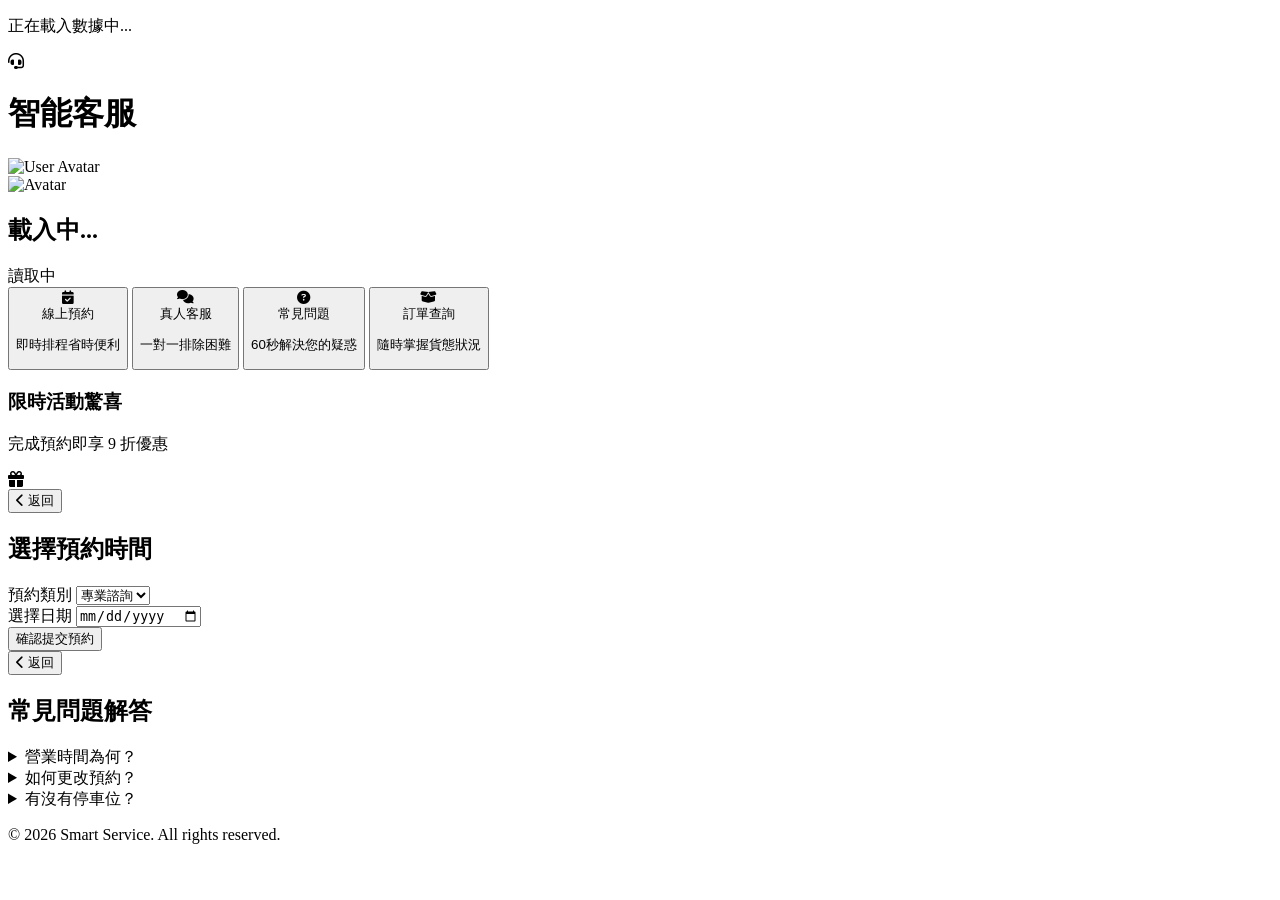
==== index.html @ a1e3e6b8 "Add files via upload" ====
<!DOCTYPE html>
<html lang="zh-Hant">

<head>
    <meta charset="UTF-8">
    <meta name="viewport" content="width=device-width, initial-scale=1.0">
    <title>LINE 分流客服系統 | 智能客戶中心</title>
    <meta name="description" content="全方位智能 LINE 客服分流管理系統，提供預約、諮詢、標籤與追蹤流程。">
    <!-- Google Fonts -->
    <link rel="preconnect" href="https://fonts.googleapis.com">
    <link rel="preconnect" href="https://fonts.gstatic.com" crossorigin>
    <link
        href="https://fonts.googleapis.com/css2?family=Inter:wght@300;400;600;700&family=Noto+Sans+TC:wght@300;400;700&display=swap"
        rel="stylesheet">
    <!-- FontAwesome -->
    <link rel="stylesheet" href="https://cdnjs.cloudflare.com/ajax/libs/font-awesome/6.4.0/css/all.min.css">
    <!-- Custom CSS (GAS Include) -->
    <?!= include('style'); ?>
</head>

<body>
    <div id="app" class="app-container">
        <!-- Loading Overlay -->
        <div id="loading" class="overlay active">
            <div class="loader"></div>
            <p>正在載入數據中...</p>
        </div>

        <!-- Navigation Bar (Mobile Style) -->
        <header class="app-header">
            <div class="header-content">
                <i class="fa-solid fa-headset brand-icon"></i>
                <h1 class="brand-name">智能客服</h1>
                <div id="user-profile" class="user-avatar-small hidden">
                    <img id="user-img-header" src="" alt="User Avatar">
                </div>
            </div>
        </header>

        <main class="app-content">
            <!-- Screen: Profile & Entry (主畫面) -->
            <section id="screen-home" class="screen active">
                <div class="hero-card">
                    <div class="user-info">
                        <img id="user-img" src="https://via.placeholder.com/100" alt="Avatar" class="user-avatar-large">
                        <div class="user-text">
                            <h2 id="user-name">載入中...</h2>
                            <div id="user-tags" class="tag-container">
                                <!-- Tags will be injected here -->
                                <span class="tag-badge empty">讀取中</span>
                            </div>
                        </div>
                    </div>
                </div>

                <div class="menu-grid">
                    <button class="menu-item" onclick="navigateTo('screen-booking')">
                        <div class="menu-icon bg-gradient-blue">
                            <i class="fa-solid fa-calendar-check"></i>
                        </div>
                        <span class="menu-label">線上預約</span>
                        <p class="menu-desc">即時排程省時便利</p>
                    </button>
                    <button class="menu-item" onclick="navigateTo('screen-support')">
                        <div class="menu-icon bg-gradient-indigo">
                            <i class="fa-solid fa-comments"></i>
                        </div>
                        <span class="menu-label">真人客服</span>
                        <p class="menu-desc">一對一排除困難</p>
                    </button>
                    <button class="menu-item" onclick="navigateTo('screen-faq')">
                        <div class="menu-icon bg-gradient-purple">
                            <i class="fa-solid fa-circle-question"></i>
                        </div>
                        <span class="menu-label">常見問題</span>
                        <p class="menu-desc">60秒解決您的疑惑</p>
                    </button>
                    <button class="menu-item" onclick="navigateTo('screen-orders')">
                        <div class="menu-icon bg-gradient-teal">
                            <i class="fa-solid fa-box-open"></i>
                        </div>
                        <span class="menu-label">訂單查詢</span>
                        <p class="menu-desc">隨時掌握貨態狀況</p>
                    </button>
                </div>

                <div class="promo-banner">
                    <div class="banner-text">
                        <h3>限時活動驚喜</h3>
                        <p>完成預約即享 9 折優惠</p>
                    </div>
                    <i class="fa-solid fa-gift banner-icon"></i>
                </div>
            </section>

            <!-- Screen: Booking (預約流程) -->
            <section id="screen-booking" class="screen hidden">
                <div class="section-header">
                    <button class="btn-back" onclick="navigateTo('screen-home')"><i
                            class="fa-solid fa-chevron-left"></i> 返回</button>
                    <h2>選擇預約時間</h2>
                </div>
                <div class="form-container">
                    <div class="input-group">
                        <label for="booking-service">預約類別</label>
                        <select id="booking-service" class="custom-select">
                            <option value="consult">專業諮詢</option>
                            <option value="repair">售後維護</option>
                            <option value="design">專屬設計</option>
                        </select>
                    </div>
                    <div class="input-group">
                        <label for="booking-date">選擇日期</label>
                        <input type="date" id="booking-date" class="custom-input">
                    </div>
                    <button class="btn-primary ripple" onclick="submitBooking()">確認提交預約</button>
                </div>
            </section>

            <!-- Screen: FAQ (常見問題) -->
            <section id="screen-faq" class="screen hidden">
                <div class="section-header">
                    <button class="btn-back" onclick="navigateTo('screen-home')"><i
                            class="fa-solid fa-chevron-left"></i> 返回</button>
                    <h2>常見問題解答</h2>
                </div>
                <div class="faq-list">
                    <details class="faq-item">
                        <summary>營業時間為何？</summary>
                        <div class="faq-content">我們的營業時間為週一至週五 09:00 - 18:00。</div>
                    </details>
                    <details class="faq-item">
                        <summary>如何更改預約？</summary>
                        <div class="faq-content">請在預約時間 24 小時前，透過真人客服聯繫我們進行變更。</div>
                    </details>
                    <details class="faq-item">
                        <summary>有沒有停車位？</summary>
                        <div class="faq-content">門市正後方提供客戶專屬免費停車位。</div>
                    </details>
                </div>
            </section>
        </main>

        <footer class="app-footer">
            <p>&copy; 2026 Smart Service. All rights reserved.</p>
        </footer>
    </div>

    <!-- LIFF SDK & Custom JS (GAS Include) -->
    <script charset="utf-8" src="https://static.line-scdn.net/liff/edge/2/sdk.js"></script>
    <?!= include('javascript'); ?>
</body>

</html>
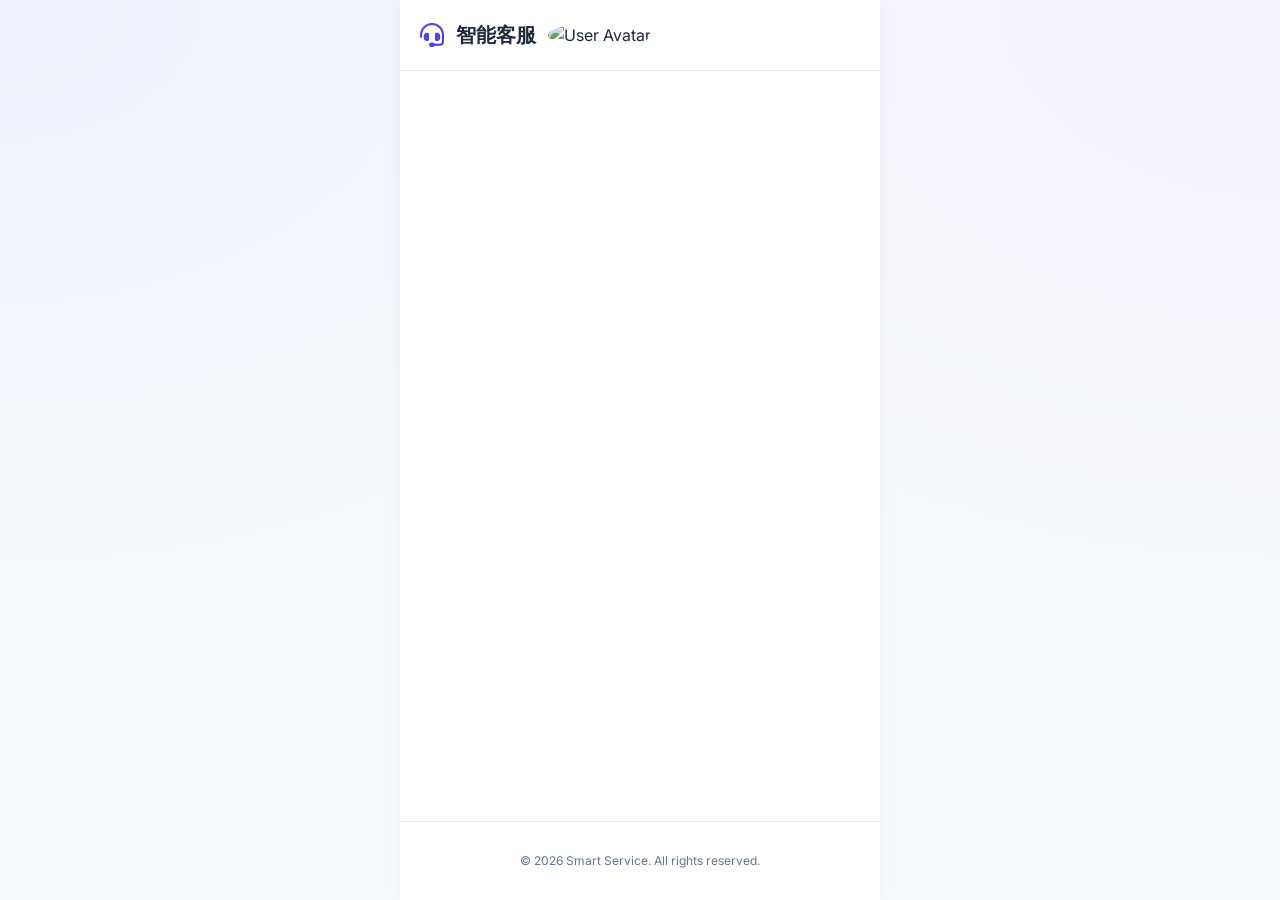
==== commit a16652f9: "Add files via upload" ====
--- a/index.html
+++ b/index.html
@@ -15,7 +15,10 @@
     <!-- FontAwesome -->
     <link rel="stylesheet" href="https://cdnjs.cloudflare.com/ajax/libs/font-awesome/6.4.0/css/all.min.css">
     <!-- Custom CSS (GAS Include) -->
-    <?!= include('style'); ?>
+    <!-- Standard CSS Link (Works on GitHub Pages) -->
+    <link rel="stylesheet" href="style.css">
+    <!-- GAS Fallback (Only works if served via GAS) -->
+    <!-- <?!= include('style'); ?> -->
 </head>
 
 <body>
@@ -39,7 +42,7 @@
 
         <main class="app-content">
             <!-- Screen: Profile & Entry (主畫面) -->
-            <section id="screen-home" class="screen active">
+            <section id="screen-home" class="screen hidden">
                 <div class="hero-card">
                     <div class="user-info">
                         <img id="user-img" src="https://via.placeholder.com/100" alt="Avatar" class="user-avatar-large">
@@ -148,7 +151,10 @@
 
     <!-- LIFF SDK & Custom JS (GAS Include) -->
     <script charset="utf-8" src="https://static.line-scdn.net/liff/edge/2/sdk.js"></script>
-    <?!= include('javascript'); ?>
+    <!-- Standard JS Load (Works on GitHub Pages) -->
+    <script src="script.js"></script>
+    <!-- GAS Fallback (Only works if served via GAS) -->
+    <!-- <?!= include('javascript'); ?> -->
 </body>
 
 </html>
--- a/style.css
+++ b/style.css
@@ -0,0 +1,402 @@
+/* Global Styles */
+:root {
+    --primary: #4F46E5;
+    --primary-light: #6366F1;
+    --secondary: #64748B;
+    --background: #F8FAFC;
+    --card-bg: rgba(255, 255, 255, 0.8);
+    --text-dark: #1E293B;
+    --text-light: #64748B;
+    --border: rgba(226, 232, 240, 0.8);
+    --shadow: 0 4px 6px -1px rgba(0, 0, 0, 0.1), 0 2px 4px -2px rgba(0, 0, 0, 0.1);
+    --gradient-blue: linear-gradient(135deg, #3B82F6 0%, #2563EB 100%);
+    --gradient-indigo: linear-gradient(135deg, #6366F1 0%, #4F46E5 100%);
+    --gradient-purple: linear-gradient(135deg, #A855F7 0%, #9333EA 100%);
+    --gradient-teal: linear-gradient(135deg, #2DD4BF 0%, #0D9488 100%);
+}
+
+* {
+    margin: 0;
+    padding: 0;
+    box-sizing: border-box;
+    -webkit-tap-highlight-color: transparent;
+}
+
+body {
+    font-family: 'Inter', 'Noto Sans TC', sans-serif;
+    background: var(--background);
+    color: var(--text-dark);
+    line-height: 1.5;
+    background-image: radial-gradient(at 0% 0%, rgba(79, 70, 229, 0.05) 0px, transparent 50%),
+        radial-gradient(at 100% 0%, rgba(168, 85, 247, 0.05) 0px, transparent 50%);
+    min-height: 100vh;
+}
+
+.app-container {
+    max-width: 480px;
+    margin: 0 auto;
+    background: white;
+    min-height: 100vh;
+    display: flex;
+    flex-direction: column;
+    position: relative;
+    box-shadow: 0 0 20px rgba(0, 0, 0, 0.05);
+}
+
+/* Header */
+.app-header {
+    padding: 20px;
+    background: white;
+    border-bottom: 1px solid var(--border);
+    position: sticky;
+    top: 0;
+    z-index: 100;
+}
+
+.header-content {
+    display: flex;
+    align-items: center;
+    gap: 12px;
+}
+
+.brand-icon {
+    font-size: 24px;
+    color: var(--primary);
+}
+
+.brand-name {
+    font-size: 20px;
+    font-weight: 700;
+    color: var(--text-dark);
+}
+
+.user-avatar-small img {
+    width: 32px;
+    height: 32px;
+    border-radius: 50%;
+    margin-left: auto;
+}
+
+/* Screen Transitions */
+.screen {
+    flex: 1;
+    padding: 20px;
+    animation: fadeIn 0.3s ease-out;
+}
+
+.hidden {
+    display: none;
+}
+
+@keyframes fadeIn {
+    from {
+        opacity: 0;
+        transform: translateY(10px);
+    }
+
+    to {
+        opacity: 1;
+        transform: translateY(0);
+    }
+}
+
+/* Hero Card (Glassmorphism) */
+.hero-card {
+    background: var(--card-bg);
+    backdrop-filter: blur(10px);
+    border: 1px solid var(--border);
+    border-radius: 20px;
+    padding: 24px;
+    margin-bottom: 24px;
+    box-shadow: var(--shadow);
+}
+
+.user-info {
+    display: flex;
+    align-items: center;
+    gap: 20px;
+}
+
+.user-avatar-large {
+    width: 80px;
+    height: 80px;
+    border-radius: 50%;
+    border: 3px solid white;
+    box-shadow: 0 4px 10px rgba(0, 0, 0, 0.1);
+}
+
+.user-text h2 {
+    font-size: 22px;
+    margin-bottom: 8px;
+}
+
+.tag-container {
+    display: flex;
+    flex-wrap: wrap;
+    gap: 6px;
+}
+
+.tag-badge {
+    padding: 4px 12px;
+    border-radius: 100px;
+    font-size: 12px;
+    font-weight: 600;
+    background: #EEF2FF;
+    color: var(--primary);
+}
+
+.tag-badge.empty {
+    background: #F1F5F9;
+    color: #94A3B8;
+}
+
+/* Menu Grid */
+.menu-grid {
+    display: grid;
+    grid-template-columns: repeat(2, 1fr);
+    gap: 16px;
+    margin-bottom: 24px;
+}
+
+.menu-item {
+    background: white;
+    border: 1px solid var(--border);
+    border-radius: 16px;
+    padding: 20px;
+    display: flex;
+    flex-direction: column;
+    align-items: flex-start;
+    text-align: left;
+    cursor: pointer;
+    transition: all 0.2s ease;
+    box-shadow: 0 2px 4px rgba(0, 0, 0, 0.02);
+}
+
+.menu-item:hover {
+    transform: translateY(-4px);
+    box-shadow: 0 10px 15px -3px rgba(0, 0, 0, 0.05);
+    border-color: var(--primary-light);
+}
+
+.menu-icon {
+    width: 48px;
+    height: 48px;
+    border-radius: 12px;
+    display: flex;
+    align-items: center;
+    justify-content: center;
+    margin-bottom: 16px;
+    color: white;
+    font-size: 20px;
+}
+
+.bg-gradient-blue {
+    background: var(--gradient-blue);
+}
+
+.bg-gradient-indigo {
+    background: var(--gradient-indigo);
+}
+
+.bg-gradient-purple {
+    background: var(--gradient-purple);
+}
+
+.bg-gradient-teal {
+    background: var(--gradient-teal);
+}
+
+.menu-label {
+    font-weight: 700;
+    font-size: 16px;
+    margin-bottom: 4px;
+}
+
+.menu-desc {
+    font-size: 12px;
+    color: var(--text-light);
+}
+
+/* Banner */
+.promo-banner {
+    background: linear-gradient(to right, #4F46E5, #9333EA);
+    border-radius: 16px;
+    padding: 20px;
+    color: white;
+    display: flex;
+    justify-content: space-between;
+    align-items: center;
+    margin-bottom: 24px;
+}
+
+.banner-text h3 {
+    font-size: 18px;
+    margin-bottom: 4px;
+}
+
+.banner-text p {
+    font-size: 14px;
+    opacity: 0.9;
+}
+
+.banner-icon {
+    font-size: 32px;
+    opacity: 0.3;
+}
+
+/* Forms */
+.form-container {
+    display: flex;
+    flex-direction: column;
+    gap: 20px;
+}
+
+.input-group {
+    display: flex;
+    flex-direction: column;
+    gap: 8px;
+}
+
+.input-group label {
+    font-weight: 600;
+    font-size: 14px;
+    color: var(--text-dark);
+}
+
+.custom-input,
+.custom-select {
+    padding: 12px 16px;
+    border: 1px solid var(--border);
+    border-radius: 10px;
+    font-size: 16px;
+    outline: none;
+    transition: 0.2s;
+}
+
+.custom-input:focus,
+.custom-select:focus {
+    border-color: var(--primary);
+    box-shadow: 0 0 0 3px rgba(79, 70, 229, 0.1);
+}
+
+.btn-primary {
+    background: var(--primary);
+    color: white;
+    border: none;
+    padding: 16px;
+    border-radius: 10px;
+    font-size: 16px;
+    font-weight: 700;
+    cursor: pointer;
+    transition: 0.2s;
+}
+
+.btn-primary:active {
+    transform: scale(0.98);
+    background: var(--primary-light);
+}
+
+/* FAQ */
+.faq-list {
+    display: flex;
+    flex-direction: column;
+    gap: 12px;
+}
+
+.faq-item {
+    background: white;
+    border: 1px solid var(--border);
+    border-radius: 12px;
+    overflow: hidden;
+}
+
+.faq-item summary {
+    padding: 16px;
+    list-style: none;
+    font-weight: 600;
+    cursor: pointer;
+    position: relative;
+}
+
+.faq-item summary::after {
+    content: '\f078';
+    font-family: "Font Awesome 6 Free";
+    font-weight: 900;
+    position: absolute;
+    right: 16px;
+    transition: 0.3s;
+}
+
+.faq-item[open] summary::after {
+    transform: rotate(180deg);
+}
+
+.faq-content {
+    padding: 0 16px 16px;
+    font-size: 14px;
+    color: var(--text-light);
+}
+
+/* Utility */
+.section-header {
+    display: flex;
+    align-items: center;
+    gap: 16px;
+    margin-bottom: 24px;
+}
+
+.btn-back {
+    background: none;
+    border: none;
+    font-size: 16px;
+    color: var(--primary);
+    font-weight: 600;
+    cursor: pointer;
+}
+
+.overlay {
+    position: fixed;
+    top: 0;
+    left: 0;
+    width: 100%;
+    height: 100%;
+    background: rgba(255, 255, 255, 0.9);
+    z-index: 1000;
+    display: none;
+    align-items: center;
+    justify-content: center;
+    flex-direction: column;
+    gap: 16px;
+}
+
+.overlay.active {
+    display: flex;
+}
+
+.loader {
+    width: 40px;
+    height: 40px;
+    border: 4px solid #f3f3f3;
+    border-top: 4px solid var(--primary);
+    border-radius: 50%;
+    animation: spin 1s linear infinite;
+}
+
+@keyframes spin {
+    0% {
+        transform: rotate(0deg);
+    }
+
+    100% {
+        transform: rotate(360deg);
+    }
+}
+
+footer {
+    padding: 30px 20px;
+    text-align: center;
+    color: var(--text-light);
+    font-size: 12px;
+    border-top: 1px solid var(--border);
+    margin-top: auto;
+}
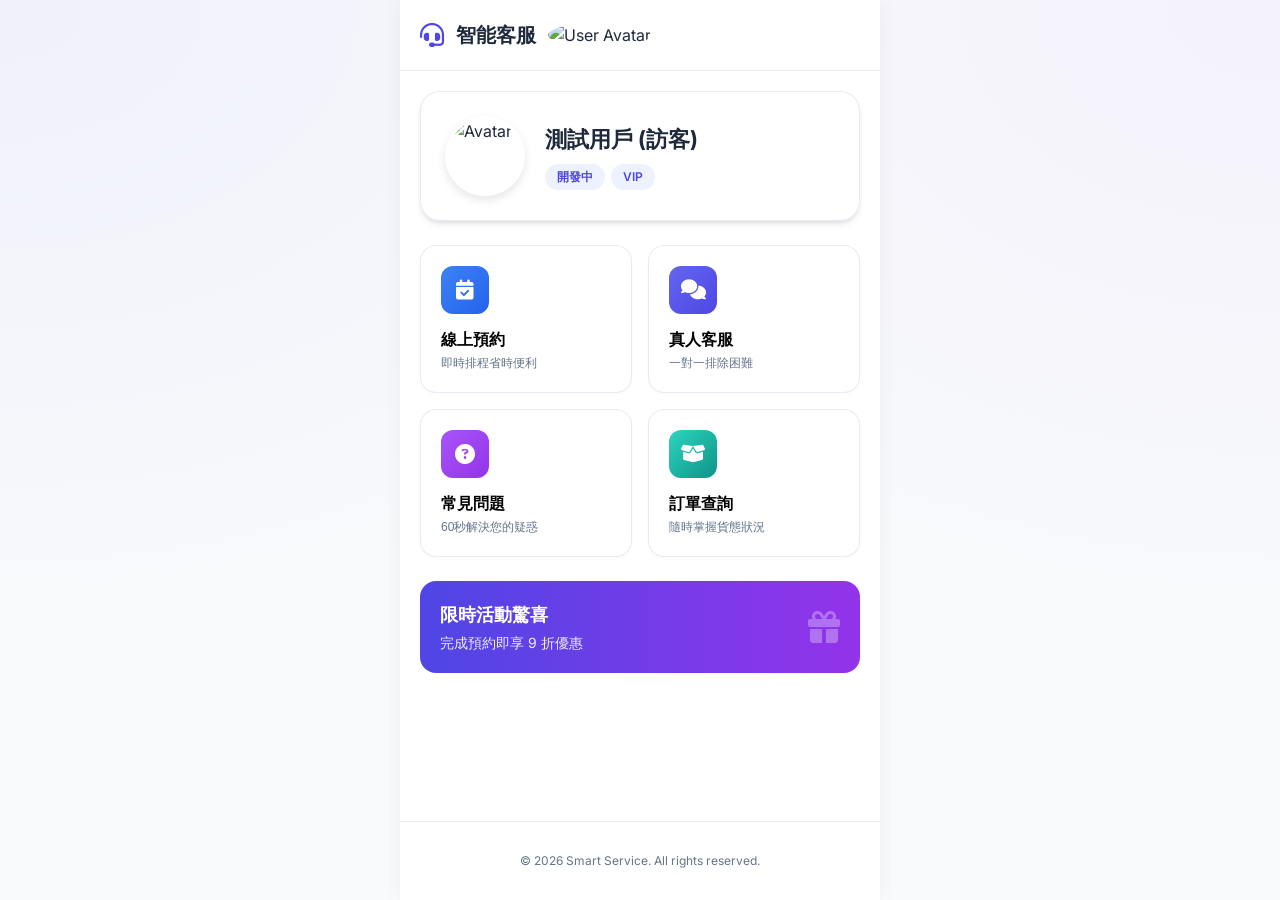
==== commit e3ff998f: "fix 2" ====
--- a/index.html
+++ b/index.html
@@ -120,6 +120,33 @@
                 </div>
             </section>
 
+            <!-- Screen: Support (真人客服) -->
+            <section id="screen-support" class="screen hidden">
+                <div class="section-header">
+                    <button class="btn-back" onclick="navigateTo('screen-home')"><i
+                            class="fa-solid fa-chevron-left"></i> 返回</button>
+                    <h2>真人客服諮詢</h2>
+                </div>
+                <div class="support-container" style="text-align: center; padding: 30px 20px;">
+                    <div style="font-size: 60px; margin-bottom: 20px;">💬</div>
+                    <h3>需要即時協助嗎？</h3>
+                    <p style="color: #64748B; margin-bottom: 30px;">點擊下方按鈕後，系統將為您轉接專員。轉接成功後請直接在 LINE 聊天室輸入您的問題。</p>
+
+                    <div id="support-status" class="hidden"
+                        style="margin-bottom: 20px; color: #10B981; font-weight: 600;">
+                        <i class="fa-solid fa-circle-check"></i> 已成功請求轉接！
+                    </div>
+
+                    <button id="btn-start-chat" class="btn-primary ripple" onclick="startLiveChat()"
+                        style="max-width: 250px; margin: 0 auto;">點此開始真人對話</button>
+
+                    <p style="font-size: 12px; color: #94A3B8; margin-top: 30px;">
+                        * 轉接後自動回覆將暫停 24 小時<br>
+                        * 若專員忙碌中請稍加等候
+                    </p>
+                </div>
+            </section>
+
             <!-- Screen: FAQ (常見問題) -->
             <section id="screen-faq" class="screen hidden">
                 <div class="section-header">
